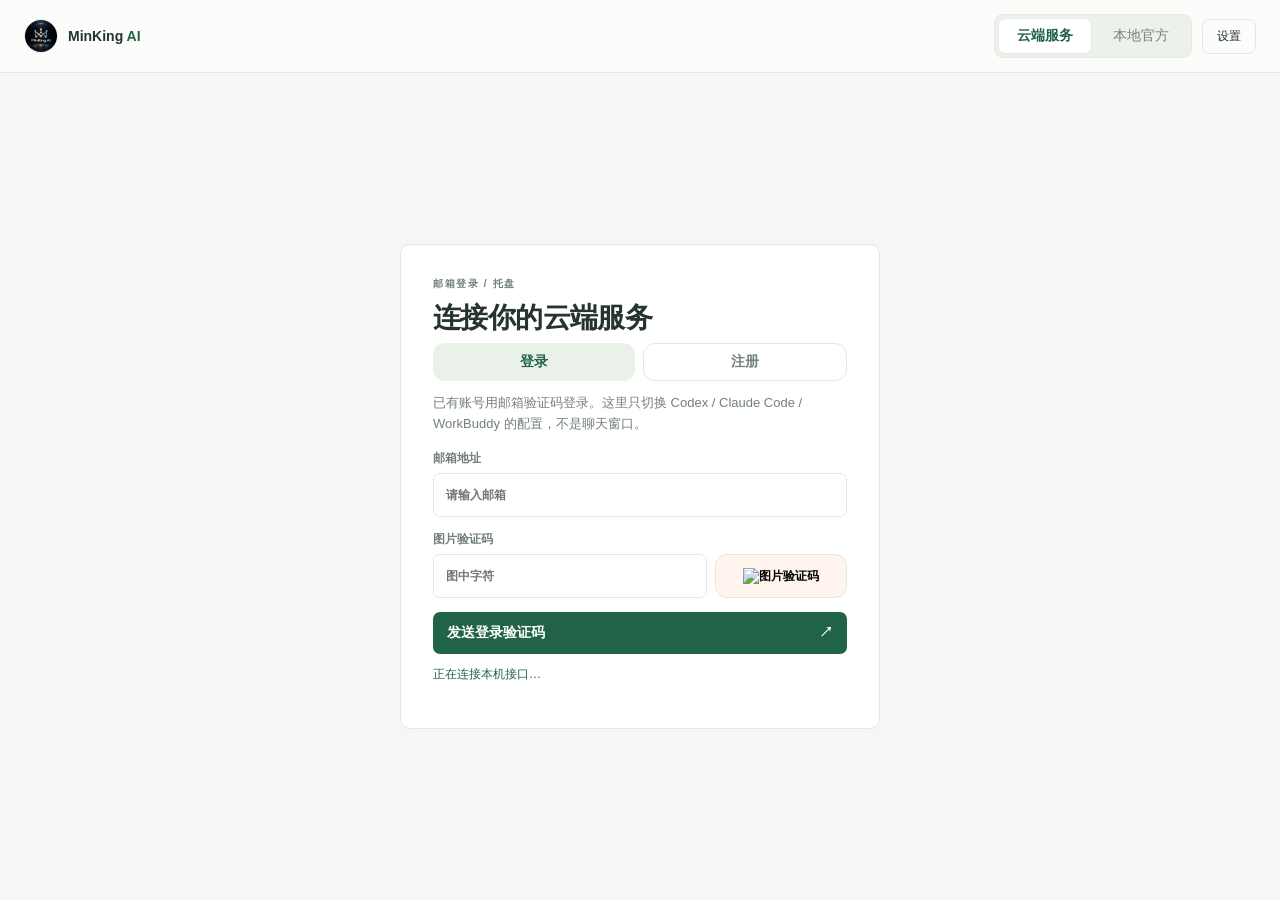
==== clients/minking-desktop/minking_desktop/ui/index.html @ c8282971 "Add the desktop client and gateway source for the macOS build." ====
<!doctype html>
<html lang="zh-CN">
<head>
  <meta charset="utf-8">
  <meta name="viewport" content="width=device-width,initial-scale=1">
  <title>MinKing AI</title>
  <link rel="icon" href="favicon.ico">
  <link rel="stylesheet" href="app.css">
  <link rel="stylesheet" href="unified.css">
  <link rel="stylesheet" href="tool-cards.css">
</head>
<body>
  <div class="atmosphere" aria-hidden="true">
    <span class="orb orb-a"></span>
    <span class="orb orb-b"></span>
  </div>
  <header class="top">
    <div class="brand">
      <img class="brand-mark" src="brand-mark.png" alt="">
      <span>MinKing <em>AI</em></span>
    </div>
    <div class="top-actions">
      <div class="workspace-tabs" role="group" aria-label="模型来源">
        <button id="cloud-workspace" type="button" aria-pressed="true">云端服务</button>
        <button id="local-workspace" type="button" aria-pressed="false">本地官方</button>
      </div>
      <span id="header-user" class="header-user hidden"></span>
      <button id="settings-btn" class="ghost" type="button">设置</button>
    </div>
  </header>
  <iframe id="local-workspace-frame" title="本地官方模型与 HTTP 服务" hidden></iframe>

  <div id="login-shell">
    <section id="login-view" class="panel login-card">
      <p class="eyebrow">邮箱登录 / 托盘</p>
      <h1>连接你的云端服务</h1>
      <div class="auth-tabs" role="tablist">
        <button id="tab-login" type="button" class="auth-tab active">登录</button>
        <button id="tab-register" type="button" class="auth-tab">注册</button>
      </div>
      <p id="auth-sub" class="sub">已有账号用邮箱验证码登录。这里只切换 Codex / Claude Code / WorkBuddy 的配置，不是聊天窗口。</p>
      <form id="mail-form" class="form">
        <label id="name-field" class="hidden">你的姓名<input id="name" maxlength="100" autocomplete="name" placeholder="请输入姓名"></label>
        <label>邮箱地址<input id="email" type="email" maxlength="254" autocomplete="email" placeholder="请输入邮箱" required></label>
        <label>图片验证码
          <div class="captcha-row">
            <input id="captcha-answer" maxlength="8" autocomplete="off" placeholder="图中字符" required>
            <button id="captcha-refresh" type="button" class="captcha-image" aria-label="刷新验证码">
              <img id="captcha-image" alt="图片验证码">
            </button>
          </div>
        </label>
        <button id="send-code-btn" type="submit" class="primary">发送登录验证码 <span>↗</span></button>
      </form>
      <form id="verify-form" class="form hidden">
        <p class="verify-note">验证码已发送至 <strong id="verify-email"></strong></p>
        <label>6 位邮箱验证码<input id="email-code" maxlength="6" inputmode="numeric" autocomplete="one-time-code" placeholder="六位数字" required></label>
        <button type="submit" class="primary">验证并进入 <span>↗</span></button>
        <button id="back-to-email" type="button" class="text-button">更换邮箱</button>
      </form>
      <p id="login-message" class="message" role="status"></p>
    </section>
  </div>

  <div id="app-shell" class="hidden">
    <aside class="sidebar">
      <p class="sidebar-label">云端工作空间</p>
      <nav class="nav" aria-label="账户页面">
        <button type="button" class="nav-item active" data-pane="dashboard">工作台</button>
        <button type="button" class="nav-item" data-pane="calls">调用明细</button>
        <button type="button" class="nav-item" data-pane="models">模型目录</button>
        <button type="button" class="nav-item" data-pane="playground">调用测试</button>
        <button type="button" class="nav-item" data-pane="ledger">资金流水</button>
        <button type="button" class="nav-item" data-pane="redeem">卡密兑换</button>
        <button type="button" class="nav-item" data-pane="tools">接入工具</button>
        <button type="button" class="nav-item" data-pane="settings">设置</button>
      </nav>
      <div class="sidebar-foot">
        <p id="side-credit" class="side-credit">额度 —</p>
        <button id="logout" type="button" class="outline">退出登录</button>
      </div>
    </aside>
    <div class="workspace">
      <p id="main-message" class="message" role="status"></p>
      <section id="pane-models" class="pane hidden"><iframe class="cloud-model-frame" title="云端模型目录" data-view="models"></iframe></section>
      <section id="pane-playground" class="pane hidden"><iframe class="cloud-model-frame" title="云端调用测试" data-view="playground"></iframe></section>

      <section id="pane-dashboard" class="pane">
        <div class="cloud-intro"><div><p class="eyebrow">CLOUD WORKSPACE</p>
        <h1>你的模型服务，尽在这里。</h1>
        <p class="sub">从账户用量到工具接入，轻松管理每一次调用。</p></div>
        <button class="primary inline" type="button" data-jump="playground">开始调用</button></div>
        <div id="period-tabs" class="period-tabs hidden"></div>
        <dl class="stats">
          <div class="stat"><dt>额度（美元）</dt><dd id="dash-credit">—</dd></div>
          <div class="stat"><dt>调用次数</dt><dd id="dash-calls">—</dd></div>
          <div class="stat"><dt>成功率</dt><dd id="dash-success">—</dd></div>
          <div class="stat"><dt>失败率</dt><dd id="dash-fail">—</dd></div>
          <div class="stat"><dt>输入令牌</dt><dd id="dash-in">—</dd></div>
          <div class="stat"><dt>输出令牌</dt><dd id="dash-out">—</dd></div>
          <div class="stat"><dt>缓存令牌</dt><dd id="dash-cached">—</dd></div>
        </dl>
        <p id="dash-note" class="banner hidden"></p>
        <div class="cloud-section-heading"><div><p class="eyebrow">GET STARTED</p><h2>接下来，想做些什么？</h2></div><span class="muted">同一个账号，连接你的工作流</span></div>
        <div class="cloud-shortcuts">
          <button type="button" data-jump="models"><span class="shortcut-number">01 / EXPLORE</span><strong>找到合适的模型</strong><span>浏览云端模型目录，选好模型直接试用。</span><span class="shortcut-action">浏览模型</span></button>
          <button type="button" data-jump="tools"><span class="shortcut-number">02 / CONNECT</span><strong>接入常用工具</strong><span>将 Codex、Grok 等工具连接到云端服务。</span><span class="shortcut-action">配置接入</span></button>
          <button type="button" data-jump="calls"><span class="shortcut-number">03 / REVIEW</span><strong>了解每一次调用</strong><span>查看模型、状态与令牌用量，掌握使用情况。</span><span class="shortcut-action">查看明细</span></button>
        </div>
      </section>

      <section id="pane-calls" class="pane hidden">
        <p class="eyebrow">REQUEST HISTORY</p>
        <h1>调用明细</h1>
        <p class="sub">只显示你的密钥产生的调用，不含请求内容。</p>
        <p id="calls-note" class="banner hidden"></p>
        <div class="table-wrap">
          <table class="data-table">
            <thead>
              <tr>
                <th>时间</th>
                <th>模型</th>
                <th>状态</th>
                <th>令牌用量（输入 / 输出 / 缓存）</th>
                <th>合计</th>
                <th>费用（美元）</th>
              </tr>
            </thead>
            <tbody id="calls-body"></tbody>
          </table>
        </div>
        <div class="pager">
          <button id="calls-prev" type="button" class="mini">上一页</button>
          <span id="calls-page">第 1 页</span>
          <button id="calls-next" type="button" class="mini">下一页</button>
        </div>
      </section>

      <section id="pane-ledger" class="pane hidden">
        <p class="eyebrow">ACCOUNT LEDGER</p>
        <h1>资金流水</h1>
        <p class="sub">额度变动记录。不含密钥或卡密原文。</p>
        <p id="ledger-note" class="banner hidden"></p>
        <div class="table-wrap">
          <table class="data-table">
            <thead>
              <tr>
                <th>时间</th>
                <th>类型</th>
                <th>金额</th>
                <th>余额</th>
                <th>备注</th>
              </tr>
            </thead>
            <tbody id="ledger-body"></tbody>
          </table>
        </div>
        <div class="pager">
          <button id="ledger-prev" type="button" class="mini">上一页</button>
          <span id="ledger-page">第 1 页</span>
          <button id="ledger-next" type="button" class="mini">下一页</button>
        </div>
      </section>

      <section id="pane-redeem" class="pane hidden">
        <p class="eyebrow">ADD CREDIT</p>
        <h1>卡密兑换</h1>
        <p class="sub">为下一次灵感准备好额度。兑换成功后，余额会自动更新。</p>
        <div class="cloud-form-panel">
        <p id="wallet-credit" class="side-credit">当前额度 —</p>
        <form id="redeem-form" class="form redeem-form">
          <label>卡密<input id="redeem-code" maxlength="128" autocomplete="off" spellcheck="false" placeholder="输入卡密"></label>
          <button type="submit" class="primary">兑换 <span>✓</span></button>
        </form>
        <p id="redeem-note" class="banner hidden"></p>
        </div>
      </section>

      <section id="pane-tools" class="pane hidden">
        <p class="eyebrow">CONNECTED TOOLS</p>
        <h1>接入工具</h1>
        <p class="sub">把本机 Codex / Grok / Claude Code / WorkBuddy 在 MinKing 云和官方登录之间切换。写入前会备份并请你确认。</p>
        <div id="harness-list" class="harness-list"></div>
      </section>

      <section id="pane-settings" class="pane hidden">
        <p class="eyebrow">PREFERENCES</p>
        <h1>设置</h1>
        <p class="sub">管理云端连接地址与客户端偏好。</p>
        <div class="cloud-form-panel">
        <label>接口地址<input id="settings-url" spellcheck="false" placeholder="https://ceshi.007ka.cn/maliang/v1"></label>
        <div class="row-actions">
          <button id="save-console-settings" type="button" class="primary inline">保存 <span>✓</span></button>
        </div>
        <p id="settings-version" class="fineprint"></p>
        <p class="fineprint">从网页点「在客户端中打开」会回到本窗口。首次启动会在当前用户下注册该协议。</p>
        </div>
      </section>
    </div>
  </div>

  <div id="settings-dialog" class="dialog hidden" role="dialog" aria-modal="true">
    <div class="dialog-card">
      <p class="eyebrow">设置</p>
      <h2>接口地址</h2>
      <p class="sub">默认指向现网门户。只有你明确改过才需要覆盖。</p>
      <label>接口地址<input id="base-url" spellcheck="false" placeholder="https://ceshi.007ka.cn/maliang/v1"></label>
      <div class="row-actions">
        <button id="save-settings" type="button" class="primary inline">保存 <span>✓</span></button>
        <button id="close-settings" type="button" class="outline">取消</button>
      </div>
      <p class="fineprint">从网页点「在客户端中打开」会回到本窗口。首次启动会在当前用户下注册该协议。</p>
    </div>
  </div>

  <div id="confirm-dialog" class="dialog hidden" role="dialog" aria-modal="true">
    <div class="dialog-card dialog-wide">
      <p class="eyebrow">确认</p>
      <h2 id="confirm-title">写入本地配置</h2>
      <p class="sub" id="confirm-sub">以下文件将被修改。请先确认备份。</p>
      <p class="fineprint" id="confirm-connection"></p>
      <div class="dialog-scroll">
      <ul id="confirm-files" class="file-list"></ul>
      <div id="confirm-versions-wrap" class="hidden">
        <label>选择要恢复的版本
          <select id="confirm-versions"></select>
        </label>
      </div>
      <div id="confirm-models-wrap" class="hidden">
        <p class="sub" id="confirm-models-label">选择要写入的模型，默认全部勾选。不需要的可以取消。</p>
        <div id="confirm-models" class="model-list"></div>
      </div>
      </div>
      <p id="confirm-backup-path" class="fineprint"></p>
      <div id="confirm-backup-actions" class="row-actions">
        <button id="confirm-open-backup" type="button" class="mini">打开备份目录</button>
        <button id="confirm-export-backup" type="button" class="mini">导出备份到文件夹</button>
      </div>
      <label class="check"><input id="confirm-check" type="checkbox"><span id="confirm-check-label">我已备份，确认写入 MinKing</span></label>
      <p id="confirm-message" class="message" role="status"></p>
      <div class="row-actions">
        <button id="confirm-go" type="button" class="primary inline" disabled>确认写入</button>
        <button id="confirm-cancel" type="button" class="outline">取消</button>
      </div>
    </div>
  </div>

  <div id="guide-root" class="guide hidden" role="dialog" aria-modal="true" aria-labelledby="guide-title">
    <div class="guide-hole" id="guide-hole"></div>
    <div class="guide-finger" id="guide-finger" aria-hidden="true">
      <svg viewBox="0 0 64 64" width="56" height="56">
        <path fill="#fff" stroke="#3a2a32" stroke-width="2.2" d="M28 6c2.4 0 4 1.8 4 4.2V26l.4-.2c.8-1.6 2.6-2.2 4.2-1.4 1.4.7 2 2.2 1.8 3.7V28c.8-1.2 2.4-1.8 3.8-1.2 1.5.6 2.2 2.2 1.8 3.8v.6c.8-1 2.4-1.4 3.8-.8 1.4.6 2.2 2.2 1.8 3.7l-3.6 14.2C44.4 54 39.6 58 34 58h-6.2C20 58 14 52.4 14 45.2V32.8c0-2.4 1.8-4.4 4.2-4.4 1.4 0 2.6.6 3.4 1.6V10.2C21.6 7.8 23.4 6 26 6h2z"/>
        <path fill="#ffd6e4" d="M26 8c.8-.4 1.6-.4 2.2 0 .8.4 1.2 1.2 1.2 2.2v16.2h-3.4V10.2c0-1 .4-1.8 1.2-2.2z"/>
      </svg>
    </div>
    <div class="guide-card" id="guide-card">
      <p class="eyebrow" id="guide-step">指引</p>
      <h2 id="guide-title">第一次使用</h2>
      <p class="sub" id="guide-text"></p>
      <div class="row-actions">
        <button id="guide-next" type="button" class="primary inline">下一步 <span>↗</span></button>
        <button id="guide-skip" type="button" class="outline">跳过</button>
      </div>
    </div>
  </div>

  <script src="model-selection.js"></script>
  <script src="app.js"></script>
</body>
</html>
---- clients/minking-desktop/minking_desktop/ui/app.css ----
:root{
  color-scheme:light;
  --bg:#f6f1ea;
  --bg-2:#fff8f4;
  --panel:#fffdfb;
  --line:#edd8d0;
  --text:#3a2a32;
  --muted:#8a6f78;
  --accent:#6b8cff;
  --accent-2:#ff8fb3;
  --accent-soft:#e8eeff;
  --danger:#e25b73;
  --ok:#2f9d6a;
  --glow:#6b8cff33;
  --input:#fff;
  --sidebar:#fff7f2;
  font-family:"Noto Sans SC","PingFang SC","Microsoft YaHei",ui-sans-serif,system-ui,sans-serif;
}
*{box-sizing:border-box}
html,body{margin:0;height:100%;color:var(--text);background:linear-gradient(180deg,var(--bg-2),var(--bg))}
body{display:flex;flex-direction:column;overflow:hidden}
button,input{font:inherit}
button{cursor:pointer}
button:disabled{opacity:.55;cursor:not-allowed}
.hidden{display:none!important}
.auth-tabs{display:flex;gap:8px;margin:0 0 12px}
.auth-tab{
  flex:1;min-height:38px;border-radius:12px;border:1px solid var(--line);
  background:transparent;color:var(--muted);font-weight:700
}
.auth-tab.active{background:var(--accent-soft);color:var(--accent);border:0}
.atmosphere{position:fixed;inset:0;z-index:0;pointer-events:none}
.orb{position:absolute;border-radius:50%;filter:blur(36px);opacity:.7}
.orb-a{width:14rem;height:14rem;left:-3rem;top:-4rem;background:#ffb7c9aa}
.orb-b{width:16rem;height:16rem;right:-5rem;top:20%;background:#9ec5ff99}
.top,#login-shell,#app-shell,.dialog{position:relative;z-index:1}
.top{
  display:flex;align-items:center;justify-content:space-between;flex:none;
  padding:14px 20px;border-bottom:1px solid var(--line);background:color-mix(in srgb,var(--panel) 86%,transparent);
}
.top-actions{display:flex;align-items:center;gap:10px}
.header-user{font-size:12px;color:var(--muted);font-weight:700}
.brand{display:flex;align-items:center;gap:10px;font-weight:800;letter-spacing:.04em}
.brand em{font-style:normal;color:var(--accent)}
.brand-mark{width:34px;height:34px;border-radius:50%;object-fit:cover;border:2px solid #ff8fb3b3}
#login-shell{flex:1;overflow:auto;display:grid;place-items:center;padding:28px 20px}
.login-card{width:min(420px,100%)}
#app-shell{flex:1;min-height:0;display:flex;overflow:hidden}
.sidebar{
  width:200px;flex:none;display:flex;flex-direction:column;gap:10px;
  padding:16px 12px;border-right:1px solid var(--line);background:color-mix(in srgb,var(--sidebar) 92%,transparent);
}
.sidebar-label{margin:0 8px 4px;font-size:10px;font-weight:800;letter-spacing:.16em;color:var(--accent)}
.nav{display:grid;gap:4px}
.nav-item{
  width:100%;text-align:left;border:0;background:transparent;color:var(--text);
  padding:10px 12px;border-radius:12px;font-weight:700
}
.nav-item:hover{background:#fff}
.nav-item.active{background:var(--accent-soft);color:var(--accent)}
.sidebar-foot{margin-top:auto;display:grid;gap:10px;padding:8px 4px 4px}
.side-credit{margin:0;font-size:12px;color:var(--muted);font-weight:700}
.workspace{flex:1;min-width:0;overflow:auto;padding:20px 24px 32px}
.pane,.panel,.user-card,.harness,.stat{
  border:1px solid var(--line);background:color-mix(in srgb,var(--panel) 92%,transparent);
  border-radius:18px;padding:18px 18px 16px;box-shadow:0 16px 40px var(--glow)
}
.pane{padding:22px 22px 20px}
.eyebrow{color:var(--accent);font-size:10px;font-weight:700;letter-spacing:.16em;margin:0}
h1{font-size:26px;letter-spacing:-.05em;margin:8px 0 6px}
h2{font-size:18px;margin:8px 0}
.sub,.fineprint,.muted,dt{color:var(--muted)}
.sub{font-size:13px;line-height:1.6;margin:0 0 16px}
.form{display:grid;gap:14px}
.redeem-form{max-width:420px}
label{display:grid;gap:6px;font-size:12px;color:var(--muted);font-weight:700}
input{
  width:100%;height:44px;padding:0 12px;border-radius:12px;border:1px solid var(--line);
  background:var(--input);color:var(--text);outline:0
}
input:focus{border-color:var(--accent);box-shadow:0 0 0 3px var(--accent-soft)}
.captcha-row{display:flex;gap:8px}
.captcha-image{width:132px;flex:none;height:44px;padding:0;border-radius:12px;border:1px solid var(--line);background:#fff4ee;overflow:hidden}
.captcha-image img{width:100%;height:100%;object-fit:cover}
.primary,.outline,.ghost,.mini{
  border-radius:12px;border:1px solid var(--line);min-height:42px;padding:8px 14px;font-weight:700
}
.primary{
  width:100%;border:0;background:linear-gradient(135deg,var(--accent),var(--accent-2));
  color:#fff;display:flex;justify-content:space-between;align-items:center
}
.primary.inline,.row-actions .primary{width:auto;min-width:140px}
.outline,.ghost{background:transparent;color:var(--text)}
.ghost{min-height:34px;border-radius:99px;font-size:12px}
.mini{min-height:36px;font-size:12px;background:var(--panel)}
.mini.cloud{background:linear-gradient(135deg,var(--accent),var(--accent-2));color:#fff;border:0}
.mini.official{color:var(--text)}
.text-button{border:0;background:transparent;color:var(--accent);text-align:left;padding:4px 0}
.message{min-height:18px;font-size:12px;color:var(--accent)}
.message.error,.banner.error{color:var(--danger)}
.banner{
  margin:0 0 12px;padding:10px 12px;border-radius:12px;border:1px solid var(--line);
  background:#fff4ee;font-size:13px;line-height:1.5
}
.stats{display:grid;grid-template-columns:repeat(4,minmax(0,1fr));gap:12px;margin:4px 0 16px}
.stat{margin:0;box-shadow:none}
.stat dt{font-size:11px}
.stat dd{margin:6px 0 0;font-size:22px;font-weight:800;word-break:break-all}
.period-tabs{display:flex;gap:8px;margin:0 0 14px}
.period-tab{
  min-height:34px;border-radius:99px;border:1px solid var(--line);background:transparent;
  color:var(--muted);font-weight:700;padding:6px 14px
}
.period-tab.active{background:var(--accent-soft);color:var(--accent);border:0}
.table-wrap{overflow:auto;border:1px solid var(--line);border-radius:14px;background:#fff}
.data-table{width:100%;border-collapse:collapse;min-width:640px}
.data-table th,.data-table td{padding:10px 12px;text-align:left;border-bottom:1px solid var(--line);font-size:13px}
.data-table th{font-size:11px;color:var(--muted);font-weight:800;background:#fff8f4}
.data-table tr:last-child td{border-bottom:0}
.empty{padding:18px;color:var(--muted);font-size:13px}
.pager{display:flex;gap:8px;align-items:center;margin-top:12px;font-size:12px;color:var(--muted)}
.meta{display:grid;grid-template-columns:1fr 1fr;gap:10px 14px;margin:14px 0}
.meta .wide{grid-column:1/-1}
dd{margin:3px 0 0;font-weight:700;word-break:break-all}
.row-actions{display:flex;gap:8px;flex-wrap:wrap;margin-top:10px}
.harness-list{display:grid;grid-template-columns:repeat(auto-fill,minmax(280px,1fr));gap:12px;margin-top:14px}
.harness h3{margin:0;font-size:16px}
.harness-head{display:flex;justify-content:space-between;align-items:center;gap:8px}
.pill{font-size:11px;font-weight:800;border-radius:99px;padding:4px 10px;border:1px solid var(--line)}
.pill.cloud{background:var(--accent-soft);color:var(--accent)}
.pill.official{background:#e8f6ee;color:var(--ok)}
.pill.unknown{color:var(--muted)}
.harness p{margin:8px 0 10px;font-size:12px;color:var(--muted)}
.dialog{position:fixed;inset:0;background:#3a2a3288;display:flex;align-items:center;justify-content:center;padding:18px;z-index:5}
#confirm-versions-wrap{margin:0 0 12px}
#confirm-versions{width:100%;min-height:38px;margin-top:6px;border:1px solid var(--line);border-radius:12px;background:var(--input);color:var(--text);padding:8px 10px}
.model-list{
  display:grid;gap:6px;max-height:180px;overflow:auto;margin:0 0 12px;
  padding:8px;border:1px solid var(--line);border-radius:12px;background:#fff
}
.model-item{
  display:flex;align-items:flex-start;gap:8px;font-size:13px;font-weight:700;color:var(--text)
}
.model-item input{width:auto;height:auto;margin-top:3px}
.model-item span{display:grid;gap:2px}
.model-item small{font-weight:600;color:var(--muted);font-size:11px;word-break:break-all}
.guide{
  position:fixed;inset:0;z-index:40;pointer-events:auto
}
.guide-hole{
  position:absolute;border-radius:16px;box-shadow:0 0 0 9999px rgba(16,10,14,.72);
  outline:3px solid #fff;pointer-events:none;transition:top .2s ease,left .2s ease,width .2s ease,height .2s ease
}
.guide-finger{
  position:absolute;z-index:41;pointer-events:none;filter:drop-shadow(0 8px 12px rgba(0,0,0,.35));
  animation:guide-poke .9s ease-in-out infinite
}
@keyframes guide-poke{
  0%,100%{transform:translate(0,0) rotate(-18deg)}
  50%{transform:translate(-10px,-10px) rotate(-18deg)}
}
.guide-card{
  position:absolute;z-index:42;width:min(320px,calc(100% - 32px));
  background:var(--panel);border:1px solid var(--line);border-radius:18px;padding:16px 16px 14px;
  box-shadow:0 18px 40px rgba(0,0,0,.28)
}
.guide-card h2{margin:4px 0 6px;font-size:18px}
.guide-target{position:relative;z-index:45!important;box-shadow:0 0 0 3px #fff}
.guide-target.nav-item,.guide-target.mini{background:#fff}
.dialog-card{width:min(100%,380px);max-height:100%;display:flex;flex-direction:column;background:var(--panel);border-radius:18px;padding:20px;border:1px solid var(--line);overflow:hidden}
.dialog-wide{width:min(100%,560px)}
.dialog-scroll{flex:1 1 auto;min-height:0;overflow:auto}
.dialog-card > :not(.dialog-scroll){flex:none}
.file-list{list-style:none;padding:0;margin:12px 0;max-height:180px;overflow:auto}
.file-list li{font-size:12px;padding:8px 10px;border:1px solid var(--line);border-radius:10px;margin-bottom:6px;word-break:break-all;background:#fff}
.file-list .missing{color:var(--muted)}
.check{display:flex;gap:8px;align-items:center;font-size:13px;margin:12px 0;color:var(--text);font-weight:700}
.check input{width:auto;height:auto}
code{font-family:ui-monospace,Consolas,monospace}
.fineprint{font-size:11px;line-height:1.6}
.key-box{margin-top:8px;padding:8px 10px;border-radius:10px;background:#fff4ee;border:1px solid var(--line);font-family:ui-monospace,Consolas,monospace;font-size:11px;word-break:break-all}
@media (max-width:1100px){
  .stats{grid-template-columns:repeat(2,minmax(0,1fr))}
}
---- clients/minking-desktop/minking_desktop/ui/unified.css ----
:root{--bg:#f5f7f4;--bg-2:#f5f7f4;--panel:#fff;--line:#e3e9e2;--text:#25342e;--muted:#738078;--accent:#216348;--accent-2:#216348;--accent-soft:#eaf1e9;--sidebar:#fcfdfb;--glow:transparent;font-family:Inter,"Segoe UI","Microsoft YaHei",sans-serif}
html,body{background:var(--bg)}
.atmosphere{display:none}
.top{background:#fcfdfb;border-bottom:1px solid var(--line);padding:14px 24px;box-shadow:none;flex-shrink:0}
.brand em{color:var(--accent)}
.workspace-tabs{display:flex;padding:4px;background:#edf1eb;border:1px solid var(--line);border-radius:9px;gap:4px}
.workspace-tabs button{border:0;background:transparent;color:var(--muted);padding:8px 18px;border-radius:6px}
.workspace-tabs button[aria-pressed=true]{background:#fff;color:var(--accent);box-shadow:0 1px 3px #25342e12;font-weight:600}
#local-workspace-frame{width:100%;flex:1;min-height:0;border:0;background:var(--bg)}
#local-workspace-frame[hidden]{display:none}
body[data-workspace=local] #login-shell,body[data-workspace=local] #app-shell,body[data-workspace=local] #header-user,body[data-workspace=local] #settings-btn,body[data-workspace=local] #guide-root{display:none!important}
.sidebar{background:var(--sidebar);border-color:var(--line);width:226px;padding:26px 24px}
.workspace{padding:30px 36px}
.panel,.user-card,.stat-card,.harness-card,.login-card{background:#fff;box-shadow:none;border:1px solid var(--line);border-radius:10px}
.primary{background:var(--accent);box-shadow:none;border-radius:7px}
.primary:hover{background:#194c37;box-shadow:none}
.ghost,.nav-item,input,select{border-radius:7px}
.nav-item.active{background:var(--accent-soft);color:var(--accent);box-shadow:none}
.eyebrow,.sidebar-label{color:var(--muted)}
.login-card{width:min(480px,calc(100vw - 48px));padding:32px}
.login-card h1{font-size:28px;letter-spacing:-.6px}
.auth-tab.active{background:var(--accent-soft);color:var(--accent)}
button:focus-visible{outline:3px solid #9bc8ad;outline-offset:3px}
.cloud-model-frame{width:100%;height:calc(100vh - 150px);min-height:430px;border:0}
#pane-models,#pane-playground{padding:0;border:0;background:transparent;box-shadow:none}
@media(max-width:1050px){.sidebar{width:185px;padding:24px 18px}.workspace{padding:24px}.workspace-tabs button{padding:8px 12px}}

/* Shared desktop language: match local spacing, surfaces and typography. */
body{font-size:14px}
.brand{font-weight:650;letter-spacing:0}
.brand-mark{border:1px solid var(--line)}
.top-actions .ghost{border-radius:7px;font-weight:500}
.sidebar{gap:16px}
.sidebar-label{font-weight:500;letter-spacing:2px;margin:4px 12px 0;font-size:11px}
.nav{gap:8px}
.nav-item{font-size:14px;font-weight:400;color:#5d6d62;padding:13px 12px;line-height:20px}
.nav-item.active{font-weight:600}
.sidebar-foot{border-top:1px solid var(--line);padding-top:20px}
.sidebar-foot button{font-size:12px;font-weight:500;border-radius:7px}
.workspace{padding:32px 44px 28px}
#main-message:empty{display:none}
.pane{background:transparent;border:0;border-radius:0;padding:0;box-shadow:none}
.pane>h1,.cloud-intro h1{font-size:28px;line-height:1.4;font-weight:650;letter-spacing:-.6px;margin:10px 0 12px}
.pane>.eyebrow,.cloud-intro .eyebrow{font-size:10px;font-weight:650;letter-spacing:2px;color:#768a78}
.pane>.sub,.cloud-intro .sub{font-size:13px;line-height:1.8;margin-bottom:28px}
.cloud-intro{display:flex;align-items:center;justify-content:space-between;gap:24px}
.cloud-intro .primary{min-width:110px;justify-content:center;font-size:13px;font-weight:500}
.stats{gap:14px;margin:18px 0 34px}
.stat{padding:21px 19px;border:1px solid var(--line);border-radius:10px;background:#fff;box-shadow:none}
.stat dt{font-size:12px;font-weight:400;color:#738078}
.stat dd{font-family:Inter,"Segoe UI",sans-serif;font-size:27px;line-height:1.4;font-weight:600;letter-spacing:-.6px;margin-top:10px;font-variant-numeric:tabular-nums}
.stat:first-child{background:#eaf1e9;border-color:#dce8dc}
.stat:first-child dd{color:#216348}
.period-tabs{display:inline-flex;padding:4px;background:#edf1eb;border-radius:8px;gap:4px;margin:0}
.period-tab{border:0;border-radius:6px;font-size:12px;font-weight:400;min-height:30px;padding:6px 16px}
.period-tab.active{background:#fff;color:#216348;box-shadow:0 1px 3px #25342e0d}
.cloud-section-heading{display:flex;align-items:end;justify-content:space-between;gap:16px;margin-bottom:20px}
.cloud-section-heading h2{font-size:19px;font-weight:600;margin:10px 0 0}
.cloud-section-heading .muted{font-size:11px}
.cloud-shortcuts{display:grid;grid-template-columns:repeat(3,minmax(0,1fr));gap:16px}
.cloud-shortcuts button{display:flex;flex-direction:column;align-items:flex-start;text-align:left;border:1px solid var(--line);border-radius:10px;background:#fcfdfb;padding:23px 21px;color:var(--text);min-height:190px;transition:border-color .15s,background .15s}
.cloud-shortcuts button:hover{background:#f0f5ed;border-color:#aac3b0}
.shortcut-number{font-size:10px;color:#879487;letter-spacing:1px;margin-bottom:22px}
.cloud-shortcuts strong{font-size:15px;font-weight:600;margin-bottom:10px}
.cloud-shortcuts button>span:not([class]){font-size:12px;line-height:1.9;color:#738078}
.shortcut-action{font-size:12px;color:#216348;margin-top:auto;padding-top:20px}
.table-wrap{border-radius:10px;background:#fff;margin-top:24px;max-height:calc(100vh - 315px)}
.data-table th{background:#f7f9f5;color:#738078;font-weight:500;padding:15px 18px;position:sticky;top:0}
.data-table td{padding:17px 18px;font-size:12px;border-color:#edf0eb;font-variant-numeric:tabular-nums}
.data-table tbody tr:hover{background:#fafcf8}
.pager{justify-content:flex-end;gap:14px;margin-top:18px}
.mini,.outline{border-radius:7px;font-weight:500;background:#fcfdfb}
.pager .mini{padding:7px 14px;min-height:32px}
.harness-list{gap:16px;grid-template-columns:repeat(2,minmax(0,1fr));margin-top:28px}
.harness{background:#fff;border:1px solid var(--line);border-radius:10px;box-shadow:none;padding:24px}
.harness h3{font-size:17px;font-weight:600}.harness .meta{gap:14px;margin:22px 0}.harness dd{font-weight:500;font-size:12px}.harness p{line-height:1.8}
.mini.cloud{background:#216348;font-weight:500}
.cloud-form-panel{background:#fff;border:1px solid var(--line);border-radius:10px;padding:28px;max-width:650px;margin-top:28px}
.cloud-form-panel .side-credit{color:#216348;font-size:18px;font-weight:600;margin-bottom:25px}
.cloud-form-panel label{font-weight:500;gap:10px}
.cloud-form-panel input{background:#fafcf8;border-radius:7px}
.cloud-form-panel .primary{font-weight:500}.cloud-form-panel .fineprint{line-height:1.9;margin-top:20px}
.redeem-form{max-width:none}.redeem-form .primary{width:130px;justify-content:center;margin-top:8px}
.banner{background:#eef4eb;border-radius:7px;font-size:12px}
.cloud-model-frame{height:calc(100vh - 160px)}
@media(max-width:1050px){.workspace{padding:28px 24px}.stats{grid-template-columns:repeat(3,minmax(0,1fr))}.cloud-shortcuts{gap:10px}.cloud-shortcuts button{padding:18px 15px}.cloud-section-heading .muted{display:none}.harness{padding:20px}}
.call-status{display:inline-flex;align-items:center;gap:7px;white-space:nowrap}.call-status::before{content:'';width:7px;height:7px;border-radius:50%;background:#9b9367}.call-status.success{color:#216348}.call-status.success::before{background:#478862}.call-status.failed{color:#b35445}.call-status.failed::before{background:#b35445}#calls-body td:nth-child(4){white-space:nowrap;font-size:11px}#calls-body td:first-child{white-space:nowrap;font-variant-numeric:tabular-nums}
.harness-head h3{display:flex;align-items:center;gap:10px}.tool-icon{display:inline-flex;align-items:center;justify-content:center;width:28px;height:28px;object-fit:contain;flex:none;border-radius:6px}span.tool-icon{background:#eaf1e5;color:#547448;font-size:15px}
.model-selection-actions{display:flex;align-items:center;gap:8px;margin:12px 0}.model-selection-actions button{padding:7px 12px;font-size:12px;border-radius:6px}.model-selection-actions span{margin-left:auto;color:#7b8a77;font-size:12px}.model-selection-actions button:disabled{opacity:.45;cursor:default}
---- clients/minking-desktop/minking_desktop/ui/tool-cards.css ----
.harness-list{display:grid;grid-template-columns:repeat(2,minmax(0,1fr));gap:16px;margin-top:28px}
.harness{background:#fff;border:1px solid #e3e9e2;border-radius:10px;padding:24px;box-shadow:none;min-width:0;color:#25342e}
.harness-head{display:flex;justify-content:space-between;align-items:center;gap:8px}
.harness-head h3{display:flex;align-items:center;gap:10px;margin:0;font-size:17px;font-weight:600}
.harness p{font-size:12px;line-height:1.8;color:#738078;margin:14px 0}
.harness .tool-icon{display:inline-flex;align-items:center;justify-content:center;width:28px;height:28px;object-fit:contain;flex:none;border-radius:6px}
.harness span.tool-icon{background:#eaf1e5;color:#547448;font-size:15px}
.harness .pill{font-size:11px;font-weight:600;border-radius:99px;padding:4px 10px;border:1px solid #e3e9e2;color:#738078;white-space:nowrap}
.harness .pill.cloud,.harness .pill.official{background:#eaf1e9;color:#216348}
.harness .row-actions{display:flex;gap:8px;flex-wrap:wrap;margin-top:16px}
.harness button.mini{font:12px 'Segoe UI','Microsoft YaHei',sans-serif;padding:9px 12px;border:1px solid #dce5db;border-radius:7px;background:#f7faf5;color:#315e40;cursor:pointer}
.harness button.cloud{background:#216348;border-color:#216348;color:#fff}
.harness button:disabled{opacity:.45;cursor:default}
@media(max-width:1050px){.harness{padding:20px}}
@media(max-width:600px){.harness-list{grid-template-columns:1fr}}
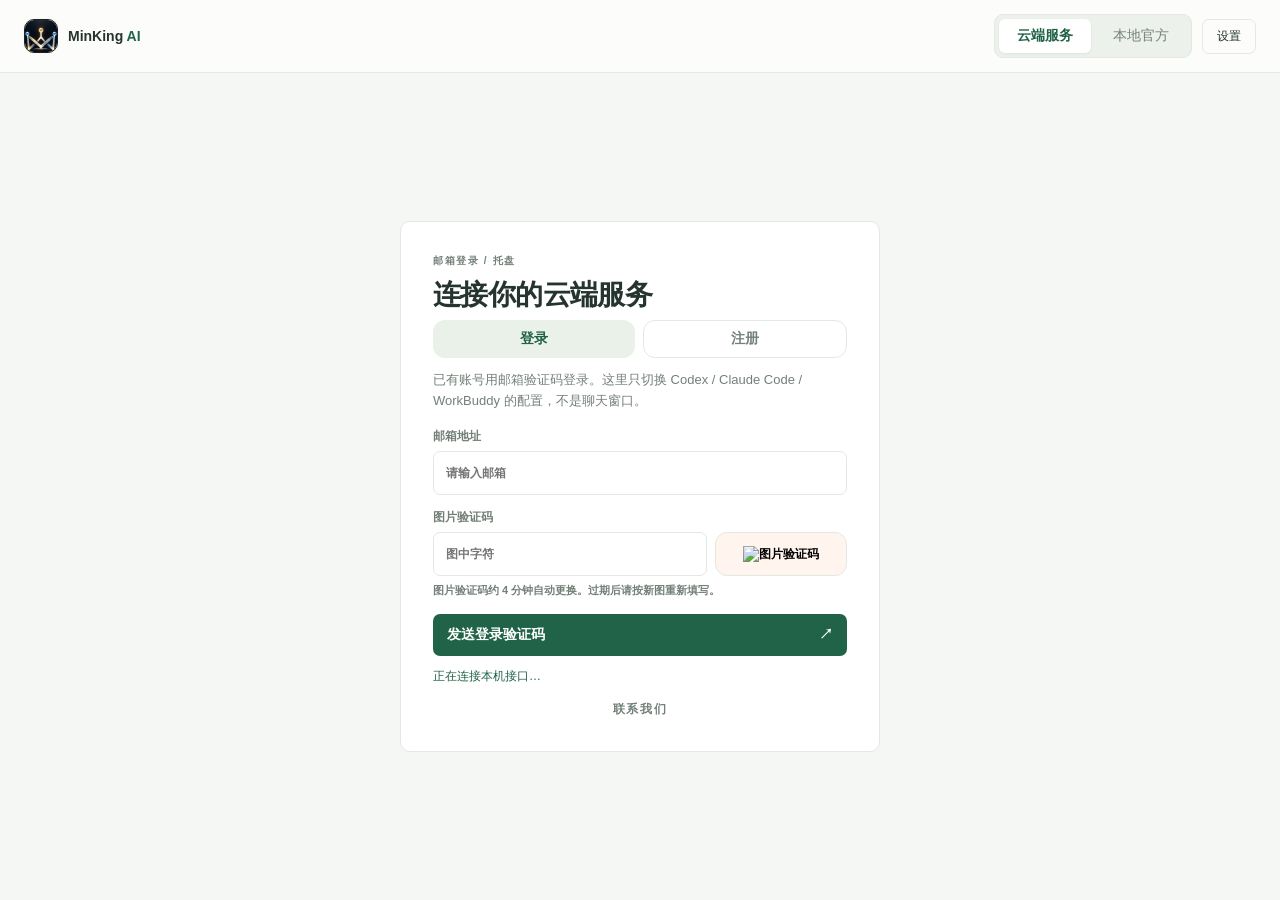
==== commit b67c8680: "Show Chinese labels in the desktop client and release failed wallet holds. Refresh the login image c" ====
--- a/clients/minking-desktop/minking_desktop/ui/index.html
+++ b/clients/minking-desktop/minking_desktop/ui/index.html
@@ -49,6 +49,7 @@
               <img id="captcha-image" alt="图片验证码">
             </button>
           </div>
+          <span class="fineprint">图片验证码约 4 分钟自动更换。过期后请按新图重新填写。</span>
         </label>
         <button id="send-code-btn" type="submit" class="primary">发送登录验证码 <span>↗</span></button>
       </form>
@@ -59,6 +60,7 @@
         <button id="back-to-email" type="button" class="text-button">更换邮箱</button>
       </form>
       <p id="login-message" class="message" role="status"></p>
+      <button id="login-contact" type="button" class="contact-link">联系我们</button>
     </section>
   </div>
 
@@ -77,6 +79,7 @@
       </nav>
       <div class="sidebar-foot">
         <p id="side-credit" class="side-credit">额度 —</p>
+        <button id="sidebar-contact" type="button" class="contact-link">联系我们</button>
         <button id="logout" type="button" class="outline">退出登录</button>
       </div>
     </aside>
@@ -213,6 +216,16 @@
     </div>
   </div>
 
+  <div id="contact-dialog" class="dialog hidden" role="dialog" aria-modal="true" aria-labelledby="contact-title">
+    <div class="dialog-card contact-card">
+      <button id="contact-close" type="button" class="contact-x" aria-label="关闭">×</button>
+      <p class="eyebrow">微信</p>
+      <h2 id="contact-title">联系我们</h2>
+      <img class="contact-qr" src="wechat-qr.png" alt="微信二维码">
+      <p class="contact-note">扫码添加</p>
+    </div>
+  </div>
+
   <div id="confirm-dialog" class="dialog hidden" role="dialog" aria-modal="true">
     <div class="dialog-card dialog-wide">
       <p class="eyebrow">确认</p>
@@ -226,6 +239,16 @@
           <select id="confirm-versions"></select>
         </label>
       </div>
+      <div id="confirm-auth-compare" class="hidden">
+        <div class="auth-compare">
+          <article id="auth-current" class="auth-card"></article>
+          <div class="auth-arrow" aria-hidden="true">→</div>
+          <article id="auth-selected" class="auth-card"></article>
+        </div>
+        <p id="auth-verdict" class="auth-verdict"></p>
+        <button id="auth-diff-toggle" type="button" class="mini">查看字段差异</button>
+        <div id="auth-diff" class="auth-diff hidden"></div>
+      </div>
       <div id="confirm-models-wrap" class="hidden">
         <p class="sub" id="confirm-models-label">选择要写入的模型，默认全部勾选。不需要的可以取消。</p>
         <div id="confirm-models" class="model-list"></div>
--- a/clients/minking-desktop/minking_desktop/ui/app.css
+++ b/clients/minking-desktop/minking_desktop/ui/app.css
@@ -42,7 +42,16 @@
 .header-user{font-size:12px;color:var(--muted);font-weight:700}
 .brand{display:flex;align-items:center;gap:10px;font-weight:800;letter-spacing:.04em}
 .brand em{font-style:normal;color:var(--accent)}
-.brand-mark{width:34px;height:34px;border-radius:50%;object-fit:cover;border:2px solid #ff8fb3b3}
+.brand-mark{width:34px;height:34px;border-radius:10px;object-fit:cover;background:#05070d;border:1px solid #1a2233;box-shadow:0 0 0 1px #f4e2b433}
+.sidebar-foot .contact-link{width:100%;min-height:40px;border:1px solid var(--line);border-radius:12px;background:#fff;text-align:center;letter-spacing:.08em}
+.login-card .contact-link{display:block;width:100%;margin-top:14px;text-align:center;border:0;background:transparent;color:var(--muted);font-size:12px;font-weight:700;letter-spacing:.14em}
+.contact-link:hover{color:var(--text)}
+.contact-card{position:relative;width:min(100%,300px);padding:28px 24px 20px;text-align:center}
+.contact-card h2{margin-bottom:12px}
+.contact-x{position:absolute;top:8px;right:8px;width:32px;height:32px;border:0;border-radius:50%;background:transparent;color:var(--muted);font-size:20px;line-height:1}
+.contact-x:hover{background:var(--accent-soft);color:var(--text)}
+.contact-qr{display:block;width:220px;height:220px;margin:0 auto;object-fit:contain;background:#fff}
+.contact-note{margin:12px 0 0;color:var(--muted);font-size:12px;letter-spacing:.08em}
 #login-shell{flex:1;overflow:auto;display:grid;place-items:center;padding:28px 20px}
 .login-card{width:min(420px,100%)}
 #app-shell{flex:1;min-height:0;display:flex;overflow:hidden}
@@ -134,16 +143,35 @@
 .dialog{position:fixed;inset:0;background:#3a2a3288;display:flex;align-items:center;justify-content:center;padding:18px;z-index:5}
 #confirm-versions-wrap{margin:0 0 12px}
 #confirm-versions{width:100%;min-height:38px;margin-top:6px;border:1px solid var(--line);border-radius:12px;background:var(--input);color:var(--text);padding:8px 10px}
+#confirm-dialog.model-open .dialog-wide{width:min(100%,820px)}
+.model-toolbar{display:grid;gap:8px;margin:0 0 8px}
+.model-search{height:40px}
+.model-filters{display:flex;flex-wrap:wrap;gap:6px}
+.model-filters button{
+  border:1px solid var(--line);background:#fff;color:var(--muted);
+  border-radius:99px;padding:5px 10px;font-size:12px;font-weight:700
+}
+.model-filters button.active{background:var(--accent-soft);color:var(--accent);border-color:transparent}
 .model-list{
-  display:grid;gap:6px;max-height:180px;overflow:auto;margin:0 0 12px;
-  padding:8px;border:1px solid var(--line);border-radius:12px;background:#fff
+  display:grid;grid-template-columns:repeat(auto-fill,minmax(230px,1fr));gap:8px;
+  max-height:min(440px,50vh);overflow:auto;margin:0 0 12px;padding:2px
 }
 .model-item{
-  display:flex;align-items:flex-start;gap:8px;font-size:13px;font-weight:700;color:var(--text)
-}
+  display:grid;grid-template-columns:auto 1fr;gap:4px 10px;align-items:start;
+  margin:0;padding:12px;border:1px solid var(--line);border-radius:14px;background:#fff;
+  font-size:13px;font-weight:700;color:var(--text)
+}
+.model-item:has(input:checked){border-color:#b9c9ff;background:var(--accent-soft)}
 .model-item input{width:auto;height:auto;margin-top:3px}
-.model-item span{display:grid;gap:2px}
+.model-item span{display:grid;gap:3px;min-width:0}
+.model-item strong{font-size:14px;letter-spacing:-.02em}
 .model-item small{font-weight:600;color:var(--muted);font-size:11px;word-break:break-all}
+.model-prices{display:flex;flex-wrap:wrap;gap:4px}
+.model-prices i{
+  font-style:normal;font-size:11px;font-weight:700;color:var(--text);
+  background:#fff;border:1px solid var(--line);border-radius:99px;padding:1px 7px
+}
+.model-item.filtered{display:none}
 .guide{
   position:fixed;inset:0;z-index:40;pointer-events:auto
 }
@@ -169,6 +197,28 @@
 .guide-target.nav-item,.guide-target.mini{background:#fff}
 .dialog-card{width:min(100%,380px);max-height:100%;display:flex;flex-direction:column;background:var(--panel);border-radius:18px;padding:20px;border:1px solid var(--line);overflow:hidden}
 .dialog-wide{width:min(100%,560px)}
+#confirm-dialog.compare-open .dialog-wide{width:min(100%,720px)}
+.auth-compare{display:grid;grid-template-columns:1fr auto 1fr;gap:8px;align-items:stretch;margin:4px 0 10px}
+.auth-card{border:1px solid var(--line);border-radius:14px;background:#fff;padding:12px 12px 10px;min-width:0}
+.auth-card.selected{border-color:#b9c9ff;box-shadow:0 8px 24px var(--glow)}
+.auth-card .who{margin:0;font-size:10px;font-weight:800;letter-spacing:.12em;color:var(--muted)}
+.auth-card h3{margin:6px 0 2px;font-size:15px;letter-spacing:-.03em}
+.auth-card .cred{margin:0;font-size:12px;font-family:ui-monospace,SFMono-Regular,Consolas,monospace;word-break:break-all}
+.auth-card .route{margin:8px 0 0;font-size:12px;color:var(--muted)}
+.auth-arrow{align-self:center;color:var(--accent);font-weight:800}
+.auth-verdict{margin:0 0 8px;padding:8px 10px;border-radius:12px;background:var(--accent-soft);font-size:13px;line-height:1.5}
+.auth-verdict.leave{background:#e7f6ee;color:#1e7a4d}
+.auth-verdict.stay{background:#fff1f3;color:var(--danger)}
+.auth-verdict.missing{background:#fff6e8;color:#9a6230}
+.auth-diff{margin-top:8px;border:1px solid var(--line);border-radius:12px;overflow:auto;max-height:180px}
+.auth-diff table{width:100%;border-collapse:collapse;font-size:12px}
+.auth-diff th,.auth-diff td{padding:6px 8px;text-align:left;border-bottom:1px solid var(--line);vertical-align:top}
+.auth-diff th{color:var(--muted);font-weight:700}
+.auth-diff tr.diff td{background:#fff7f2}
+@media(max-width:720px){
+  .auth-compare{grid-template-columns:1fr}
+  .auth-arrow{transform:rotate(90deg);justify-self:center}
+}
 .dialog-scroll{flex:1 1 auto;min-height:0;overflow:auto}
 .dialog-card > :not(.dialog-scroll){flex:none}
 .file-list{list-style:none;padding:0;margin:12px 0;max-height:180px;overflow:auto}
--- a/clients/minking-desktop/minking_desktop/ui/unified.css
+++ b/clients/minking-desktop/minking_desktop/ui/unified.css
@@ -28,7 +28,7 @@
 /* Shared desktop language: match local spacing, surfaces and typography. */
 body{font-size:14px}
 .brand{font-weight:650;letter-spacing:0}
-.brand-mark{border:1px solid var(--line)}
+.brand-mark{border-radius:10px;background:#05070d;border:1px solid #1a2233}
 .top-actions .ghost{border-radius:7px;font-weight:500}
 .sidebar{gap:16px}
 .sidebar-label{font-weight:500;letter-spacing:2px;margin:4px 12px 0;font-size:11px}
